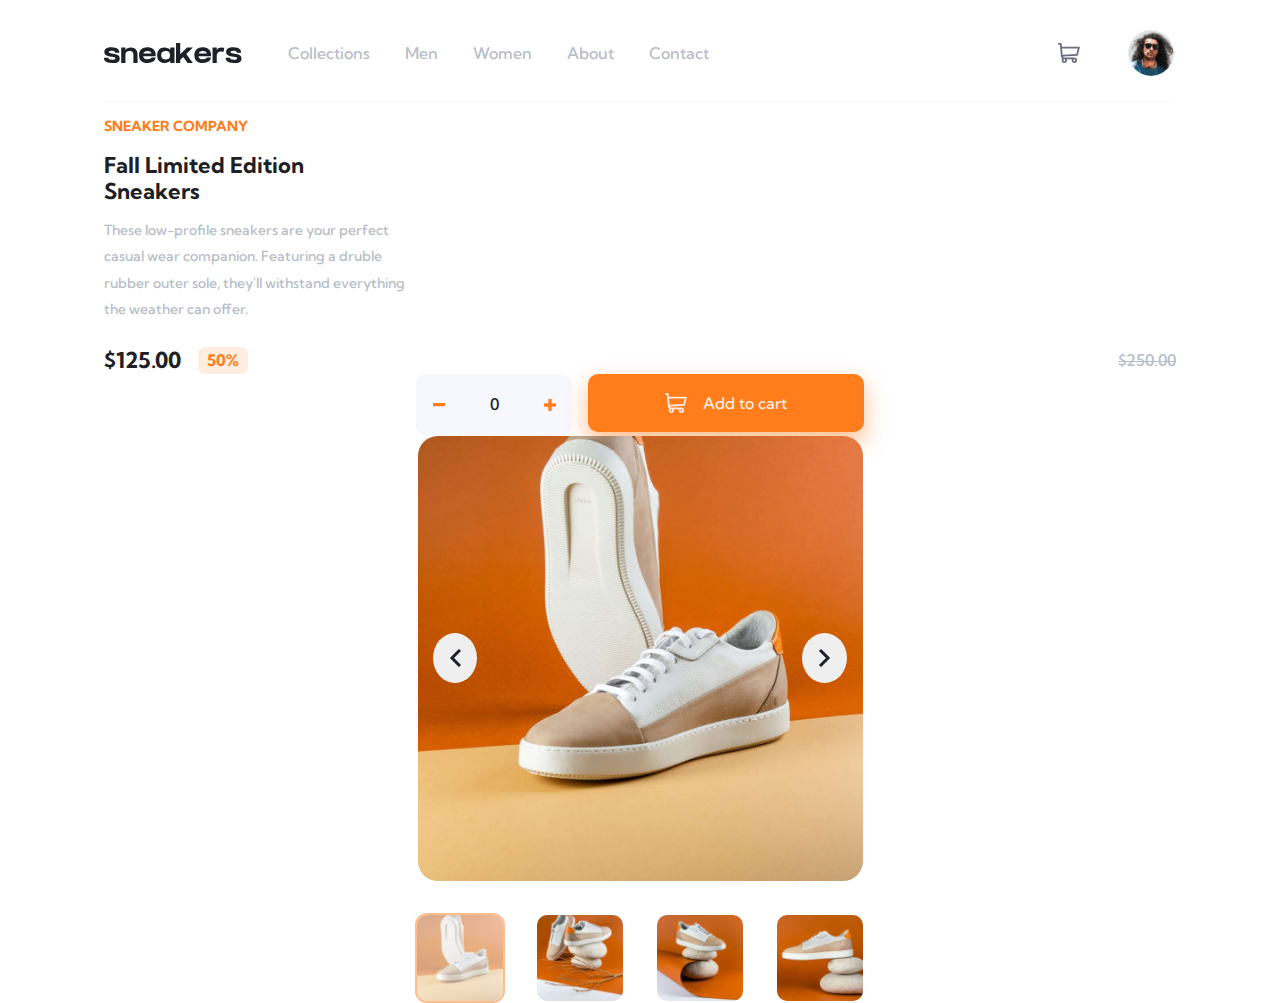
==== ui-kit.html @ dbfa0809 "Add carousel-product styles and functionaly" ====
<!DOCTYPE html>
<html lang="en">
<head>
  <meta charset="UTF-8">
  <meta http-equiv="X-UA-Compatible" content="IE=edge">
  <meta name="viewport" content="width=device-width, initial-scale=1.0">
  <title>SNEAKERS E-COMMERCE</title>

  <!-- Stylesheets -->
  <link rel="stylesheet" href="css/normalize.css">
  <link rel="stylesheet" href="css/main.css">
</head>
<body>
  <!-- UI KIT -->
  
  <!-- HEADER -->
  <header class="header">
    <div class="header__container container">
      <!-- BURGER -->
      <div class="header__left">
        <div class="header__burger burger">
          <span class="burger__span"></span>
          <span class="burger__span"></span>
          <span class="burger__span"></span>
        </div>
        <img src="./images/logo.svg" alt="Sneakers" class="header__img header__img-logo" width="138" height="20">
        <!-- NAVBAR -->
        <nav class="nav">
          <ul class="nav__list" role="list">
            <li class="nav__item" role="listitem">
              <a href="" class="nav__link">Collections</a>
            </li>
            <li class="nav__item" role="listitem">
              <a href="" class="nav__link">Men</a>
            </li>
            <li class="nav__item" role="listitem">
              <a href="" class="nav__link">Women</a>
            </li>
            <li class="nav__item" role="listitem">
              <a href="" class="nav__link">About</a>
            </li>
            <li class="nav__item" role="listitem">
              <a href="" class="nav__link">Contact</a>
            </li>
          </ul>
        </nav>
      </div>
      <div class="header__right">
        <img src="./images/icon-basket.svg" alt="Basket" class="header__img header__img-basket" width="22" height="20">
        <picture>
          <source media="(min-width: 768px)" srcset="./images/image-avatar.png" width="50" height="50">
          <img src="./images/image-avatar.png" alt="Avatar img" class="header__img header__img-avatar" width="25" height="25">
        </picture>
      </div>
    </div>
  </header>
  <!-- INFO-PRODUCT -->
  <div class="container">
    <div class="info-product">
      <h3 class="info-product__title">Sneaker Company</h3>
      <h2 class="info-product__heading">Fall Limited Edition <br /> Sneakers</h2>
      <p class="info-product__text">These low-profile sneakers are your perfect casual wear companion. Featuring a druble rubber outer sole, they'll withstand everything the weather can offer.</p>
    </div>
  </div>
  <!-- PRICE-TEXT -->
  <div class="container">
    <div class="price-count">
      <h2 class="price-count__heading">
        $125.00 
        <sapn class="price-count__prsetenge">50%</sapn>
      </h2>
      <p class="price-count__price-old">$250.00</p>
    </div>
  </div>
  <!-- CART-COUNT -->
  <div class="cart-count">
    <div class="cart-count__container container">
      <!-- COUNT -->
      <div class="count-wrapper">
        <button class="count-wrapper__decrement">
          <img src="./images/icon-decrement.svg" alt="Decrement">
        </button>
        <span class="count-wrapper__value">0</span>
        <button class="count-wrapper__increment">
          <img src="./images/icon-increment.svg" alt="Increment">
        </button>
      </div>
  
      <!-- ADD-TO-CART-BUTTON -->
      <button class="basket__cart-button">
        <svg xmlns="http://www.w3.org/2000/svg" width="22" height="20">
          <path fill="currentColor"
            d="M20.925 3.641H3.863L3.61.816A.896.896 0 0 0 2.717 0H.897a.896.896 0 1 0 0 1.792h1l1.031 11.483c.073.828.52 1.726 1.291 2.336C2.83 17.385 4.099 20 6.359 20c1.875 0 3.197-1.87 2.554-3.642h4.905c-.642 1.77.677 3.642 2.555 3.642a2.72 2.72 0 0 0 2.717-2.717 2.72 2.72 0 0 0-2.717-2.717H6.365c-.681 0-1.274-.41-1.53-1.009l14.321-.842a.896.896 0 0 0 .817-.677l1.821-7.283a.897.897 0 0 0-.87-1.114ZM6.358 18.208a.926.926 0 0 1 0-1.85.926.926 0 0 1 0 1.85Zm10.015 0a.926.926 0 0 1 0-1.85.926.926 0 0 1 0 1.85Zm2.021-7.243-13.8.81-.57-6.341h15.753l-1.383 5.53Z" />
        </svg>
        <span class="basket__cart-span">Add to cart</span>
      </button>
    </div>
  </div>
  <!-- CAROUSEL -->
  <div class="carousel-product">
    <div class="carousel-product__container container">
      <div class="carousel-product__img-box">
        <img src="./images/image-product-1.jpg" alt="thumbnail" class="carousel-product__img-item">
        <img src="./images/image-product-2.jpg" alt="thumbnail" class="carousel-product__img-item">
        <img src="./images/image-product-3.jpg" alt="thumbnail" class="carousel-product__img-item">
        <img src="./images/image-product-4.jpg" alt="thumbnail" class="carousel-product__img-item">
        <div class="carousel-product__img-slides">
          <button class="carousel-product__prev">
            <svg xmlns="http://www.w3.org/2000/svg" width="12" height="18">
              <path fill="none" stroke="#1D2026" stroke-width="3" d="M11 1 3 9l8 8" />
            </svg>
          </button>
          <button class="carousel-product__next">
            <svg xmlns="http://www.w3.org/2000/svg" width="13" height="18">
              <path fill="none" stroke="#1D2026" stroke-width="3" d="m2 1 8 8-8 8" />
            </svg>
          </button>
        </div>
      </div>
      <div class="carousel-product__points">
        <span class="carousel-product__point">
          <img src="./images/image-product-1-thumbnail.jpg" alt="sneakers">
        </span>
        <span class="carousel-product__point">
          <img src="./images/image-product-2-thumbnail.jpg" alt="sneakers">
        </span>
        <span class="carousel-product__point">
          <img src="./images/image-product-3-thumbnail.jpg" alt="sneakers">
        </span>
        <span class="carousel-product__point">
          <img src="./images/image-product-4-thumbnail.jpg" alt="sneakers">
        </span>
      </div>
    </div>
  </div>

  <script src="js/main.js"></script>
</body>
</html>
---- css/main.css ----
@font-face {
  font-family: "Kumbh Sans";
  src: url("../fonts/KumbhSans-Bold.woff2") format("woff2"), url("../fonts/KumbhSans-Bold.woff") format("woff");
  font-weight: 700;
  font-style: normal;
  font-display: swap;
}
@font-face {
  font-family: "Kumbh Sans";
  src: url("../fonts/KumbhSans-Medium.woff2") format("woff2"), url("../fonts/KumbhSans-Medium.woff") format("woff");
  font-weight: 400;
  font-style: normal;
  font-display: swap;
}
@font-face {
  font-family: "Kumbh Sans";
  src: url("../fonts/KumbhSans-Bold.woff2") format("woff2"), url("../fonts/KumbhSans-Bold.woff") format("woff");
  font-weight: 700;
  font-style: normal;
  font-display: swap;
}
@font-face {
  font-family: "Kumbh Sans";
  src: url("../fonts/KumbhSans-Medium.woff2") format("woff2"), url("../fonts/KumbhSans-Medium.woff") format("woff");
  font-weight: 400;
  font-style: normal;
  font-display: swap;
}
/*EFFECT*/
/* BREAKPOINT */
/* CUSTOM PROPS */
:root {
  --color-brown: hsl(26, 100%, 55%);
  --color-brown-opacity: hsl(25, 100%, 94%);
  --color-dark: hsl(220, 13%, 13%);
  --color-grey-dark: hsl(219, 9%, 45%);
  --color-grey-darkey: hsl(220, 14%, 75%);
  --color-grey: hsl(223, 64%, 98%);
  --color-light: hsl(25, 100%, 94%);
  /*EFFECT*/
  --transition: all 0.5s ease 0s;
  --color-primary: hsl(26, 100%, 55%);
  --container: 69.5em;
}

/* OUTLINE*/
/*
  Josh's Custom CSS Reset + some modifications
  https://www.joshwcomeau.com/css/custom-css-reset/
*/
html {
  box-sizing: border-box;
}

*, *::before, *::after {
  box-sizing: inherit;
}

html:focus-within {
  scroll-behavior: smooth;
}

html, body {
  height: 100%;
}

* {
  margin: 0;
}

body {
  line-height: 1.5;
  -webkit-font-smoothing: antialiased;
}

ul[role=list],
ol[role=list] {
  list-style: none;
}

a:not([class]) {
  text-decoration-skip-ink: auto;
}

img, picture, video, canvas, svg {
  display: block;
  max-width: 100%;
}

input, button, textarea, select {
  font: inherit;
}

p, h1, h2, h3, h4, h5, h6 {
  overflow-wrap: break-word;
}

#root, #__next {
  isolation: isolate;
}

@media (prefers-reduced-motion: reduce) {
  *,
  *::before,
  *::after {
    animation-duration: 0.01ms !important;
    animation-iteration-count: 1 !important;
    transition-duration: 0.01ms !important;
    scroll-behavior: auto !important;
  }
}
/* GLOBAL */
body {
  display: flex;
  flex-direction: column;
  padding: 0;
  margin: 0;
  font-family: "Kumbh Sans", sans-serif;
  font-size: 16px;
  font-weight: 400;
  line-height: 166.667%;
  color: rgba(29, 32, 37, 0.5);
  overflow-x: hidden;
}

body.body-active {
  overflow: hidden;
}
body.body-active::after {
  content: "";
  position: absolute;
  z-index: 1;
  width: 100vw;
  height: 100%;
  left: 0;
  top: 0;
  background-color: rgba(29, 32, 37, 0.5);
}

img {
  height: auto;
}

a {
  color: var(--color-grey-darkey);
  transition: var(--transition);
  text-decoration: none;
}
a:hover {
  color: var(--color-grey-dark);
  text-decoration: none;
}
a:active {
  opacity: 0.6;
}

*:focus {
  outline: 2px dashed hsl(26, 100%, 55%);
  outline-offset: 3px;
}

/* AUTOFILL-STYLES */
input:-webkit-autofill,
input:-webkit-autofill:hover,
input:-webkit-autofill:focus,
textarea:-webkit-autofill,
textarea:-webkit-autofill:hover,
textarea:-webkit-autofill:focus,
select:-webkit-autofill,
select:-webkit-autofill:hover,
select:-webkit-autofill:focus {
  border-color: var(--color-boder);
  -webkit-text-fill-color: inherit;
  -webkit-box-shadow: 0 0 0px 1000px #fff inset;
}

/* PLACEHOLDER-STYLES */
::-webkit-input-placeholder,
::-moz-placeholder,
:-ms-input-placeholder,
:-moz-placeholder {
  color: rgba(52, 49, 61, 0.5);
  opacity: 1;
}

/* CONTAINER */
.container {
  width: 100%;
  max-width: var(--container);
  padding-left: var(--container-padding);
  padding-right: var(--container-padding);
  margin-left: auto;
  margin-right: auto;
}

/*640*/
@media only screen and (min-width: 40em) {
  :root {
    --container-padding: 20px;
  }
}
@media only screen and (max-width: 40em) {
  :root {
    --container-padding: 24px;
  }
}
.header {
  padding-top: 20px;
  padding-bottom: 27px;
}
@media only screen and (min-width: 48.5em) {
  .header {
    padding-top: 28px;
    padding-bottom: 35px;
  }
}

.header__container {
  display: flex;
  justify-content: space-between;
  align-items: center;
  position: relative;
}
@media only screen and (min-width: 48.5em) {
  .header__container::after {
    content: "";
    position: absolute;
    bottom: -25px;
    width: 96%;
    height: 1px;
    background-color: var(--color-grey);
  }
}

.header__img img {
  width: 100%;
  height: 100%;
  object-fit: cover;
}
.header__img-logo {
  margin-left: 22px;
  margin-right: 22px;
}
@media only screen and (min-width: 48.5em) {
  .header__img-logo {
    margin-left: 0;
    margin-right: 46px;
  }
}
@media only screen and (min-width: 48.5em) {
  .header__img-logo {
    width: 138px;
    height: 20px;
    cursor: pointer;
  }
  .header__img-basket {
    width: 22px;
    height: 20px;
    cursor: pointer;
  }
  .header__img-avatar {
    width: 50px;
    height: 50px;
    cursor: pointer;
    transition: var(--transition);
    border-radius: 50%;
    border: 2px solid transparent;
  }
  .header__img-avatar:hover {
    border: 2px solid rgba(255, 125, 26, 0.5);
  }
}

.header__left {
  position: relative;
}

.header__right,
.header__left {
  display: flex;
  align-items: center;
}

.header__right > *:not(:last-child) {
  margin-right: 22px;
}
@media only screen and (min-width: 48.5em) {
  .header__right > *:not(:last-child) {
    margin-right: 46px;
  }
}

@media only screen and (max-width: 768px) {
  .nav {
    position: fixed;
    z-index: 5;
    left: -100%;
    top: 0;
    transition: var(--transition);
  }
}

.nav.nav-active {
  left: 0;
  width: 65%;
  height: 100%;
  background-color: #fff;
  padding-top: 96px;
  padding-left: 18px;
}

.nav__list {
  list-style: none;
  padding-left: 0;
  visibility: hidden;
  transition: var(--transition);
}
@media only screen and (min-width: 768px) {
  .nav__list {
    display: flex;
    justify-content: center;
    align-items: center;
    visibility: visible;
  }
}
.nav__list > *:not(:last-child) {
  margin-right: 17px;
}
@media only screen and (min-width: 62em) {
  .nav__list > *:not(:last-child) {
    margin-right: 35px;
  }
}

.nav.nav-active .nav__list {
  display: flex;
  justify-content: stretch;
  flex-direction: column;
  align-items: start;
  background-color: transparent;
  visibility: visible;
}
.nav.nav-active .nav__list > *:not(:last-child) {
  margin-right: 0;
  margin-bottom: 35px;
}

.nav.nav-active .nav__link {
  color: var(--color-dark);
  font-weight: 700;
}

.burger {
  display: flex;
  flex-direction: column;
  align-items: center;
  transition: var(--transition);
  cursor: pointer;
}
@media only screen and (min-width: 48.5em) {
  .burger {
    display: none;
  }
}
.burger__span {
  width: 16px;
  height: 3px;
  background-color: var(--color-grey-dark);
  transition: var(--transition);
}
.burger__span:not(:last-child) {
  margin-bottom: 3px;
}

.burger.burger-active {
  z-index: 10;
}
.burger.burger-active .burger__span:nth-child(1) {
  transform: rotate(-45deg) translateY(8px);
}
.burger.burger-active .burger__span:nth-child(2) {
  transform: scale(0);
}
.burger.burger-active .burger__span:nth-child(3) {
  transform: rotate(45deg) translateY(-8px);
}

.carousel-product__container {
  display: flex;
  align-items: center;
  justify-content: center;
  flex-direction: column;
}
.carousel-product__img-box {
  position: relative;
  max-width: 445px;
  width: 100%;
  height: 445px;
  display: flex;
  justify-content: center;
  align-items: center;
  overflow: hidden;
}
.carousel-product__img-box:not(:last-child) {
  margin-bottom: 32px;
}
.carousel-product__img-box img {
  width: 100%;
  height: 100%;
  object-fit: contain;
  border-radius: 20px;
}
.carousel-product__img-item {
  transition: var(--transition);
  position: absolute;
  width: 100%;
  height: 100%;
}
.carousel-product__img-slides {
  width: 93%;
  height: 100%;
  position: absolute;
  display: flex;
  justify-content: space-between;
  align-items: center;
  opacity: 1;
  transition: var(--transition);
}
.carousel-product__img-slides:hover {
  opacity: 1;
}
.carousel-product__img-slides button {
  padding: 16px;
  border-radius: 50%;
  border: none;
  cursor: pointer;
}
.carousel-product__points {
  display: flex;
  justify-content: center;
  align-items: center;
}
.carousel-product__points > *:not(:last-child) {
  margin-right: 30px;
}
.carousel-product__point {
  max-width: 90px;
  border: 2px solid transparent;
  border-radius: 12px;
  transition: var(--transition);
}
.carousel-product__point:hover {
  border: 2px solid var(--color-brown);
}
.carousel-product__point img {
  width: 100%;
  height: 100%;
  border-radius: 10px;
  transition: var(--transition);
  cursor: pointer;
}
.carousel-product__point img:hover {
  opacity: 0.5;
}

.carousel-product__point-active {
  border: 2px solid var(--color-brown);
  opacity: 0.5;
}

.basket__cart-button {
  background-color: var(--color-brown);
  border: none;
  border-radius: 10px;
  padding: 20px 74px;
  color: var(--color-light);
  display: flex;
  justify-content: center;
  align-items: center;
  cursor: pointer;
  box-shadow: 0px 10px 22px 0px rgba(255, 125, 26, 0.5);
  transition: var(--transition);
}
.basket__cart-button:hover {
  background-color: rgba(255, 125, 26, 0.5);
}
.basket__cart-button > *:not(:last-child) {
  margin-right: 16px;
}
@media only screen and (min-width: 48.5em) {
  .basket__cart-button {
    padding: 16px 77px;
  }
}

.count-wrapper {
  max-width: 277.08px;
  width: 100%;
  display: flex;
  justify-content: center;
  align-items: center;
  padding: 3px 23px;
  background-color: var(--color-grey);
  border-radius: 10px;
}
@media only screen and (min-width: 48.5em) {
  .count-wrapper {
    max-width: 156px;
    padding: 3px 16px;
  }
}
.count-wrapper > *:not(:last-child) {
  margin-right: 70px;
}
@media only screen and (min-width: 48.5em) {
  .count-wrapper > *:not(:last-child) {
    margin-right: 30px;
  }
}
.count-wrapper__decrement {
  border: none;
  padding: 22px 15px;
  background-color: transparent;
  cursor: pointer;
}
.count-wrapper__decrement img {
  max-width: 12px;
}
.count-wrapper__increment {
  border: none;
  padding: 22px 15px;
  background-color: transparent;
  cursor: pointer;
}
.count-wrapper__increment img {
  max-width: 12px;
}
.count-wrapper__value {
  color: var(--color-dark);
}

.price-count {
  display: flex;
  justify-content: space-between;
  align-items: center;
}
.price-count__heading {
  font-weight: 700;
  font-size: 22px;
  color: var(--color-dark);
  display: flex;
  align-items: center;
}
.price-count__prsetenge {
  margin-left: 17px;
  display: inline-block;
  font-size: 16px;
  padding: 0px 9px;
  border-radius: 7px;
  background-color: var(--color-light);
  color: var(--color-brown);
}
.price-count__price-old {
  font-weight: 400;
  font-size: 16px;
  color: var(--color-grey-darkey);
  position: relative;
}
.price-count__price-old::after {
  content: "";
  position: absolute;
  width: 100%;
  height: 1px;
  bottom: 12px;
  left: 0;
  background-color: var(--color-grey-darkey);
}

.info-product {
  display: flex;
  justify-content: center;
  align-items: flex-start;
  flex-direction: column;
}
.info-product > *:not(:last-child) {
  margin-bottom: 12px;
}
@media only screen and (min-width: 48.5em) {
  .info-product {
    margin-bottom: 24px;
  }
}
.info-product__title {
  font-weight: 700;
  font-size: 14px;
  text-transform: uppercase;
  color: var(--color-brown);
}
.info-product__heading {
  font-weight: 700;
  font-size: 22px;
  color: var(--color-dark);
}
.info-product__text {
  max-width: 308px;
  font-weight: 400;
  font-size: 14px;
  color: var(--color-grey-darkey);
}

.cart-count__container {
  display: flex;
  justify-content: center;
  align-items: flex-start;
  flex-direction: column;
}
.cart-count__container > *:not(:last-child) {
  margin-bottom: 16px;
}
@media only screen and (min-width: 48.5em) {
  .cart-count__container {
    flex-direction: row;
  }
  .cart-count__container > *:not(:last-child) {
    margin-bottom: 0;
    margin-right: 16px;
  }
}

/*# sourceMappingURL=main.css.map */
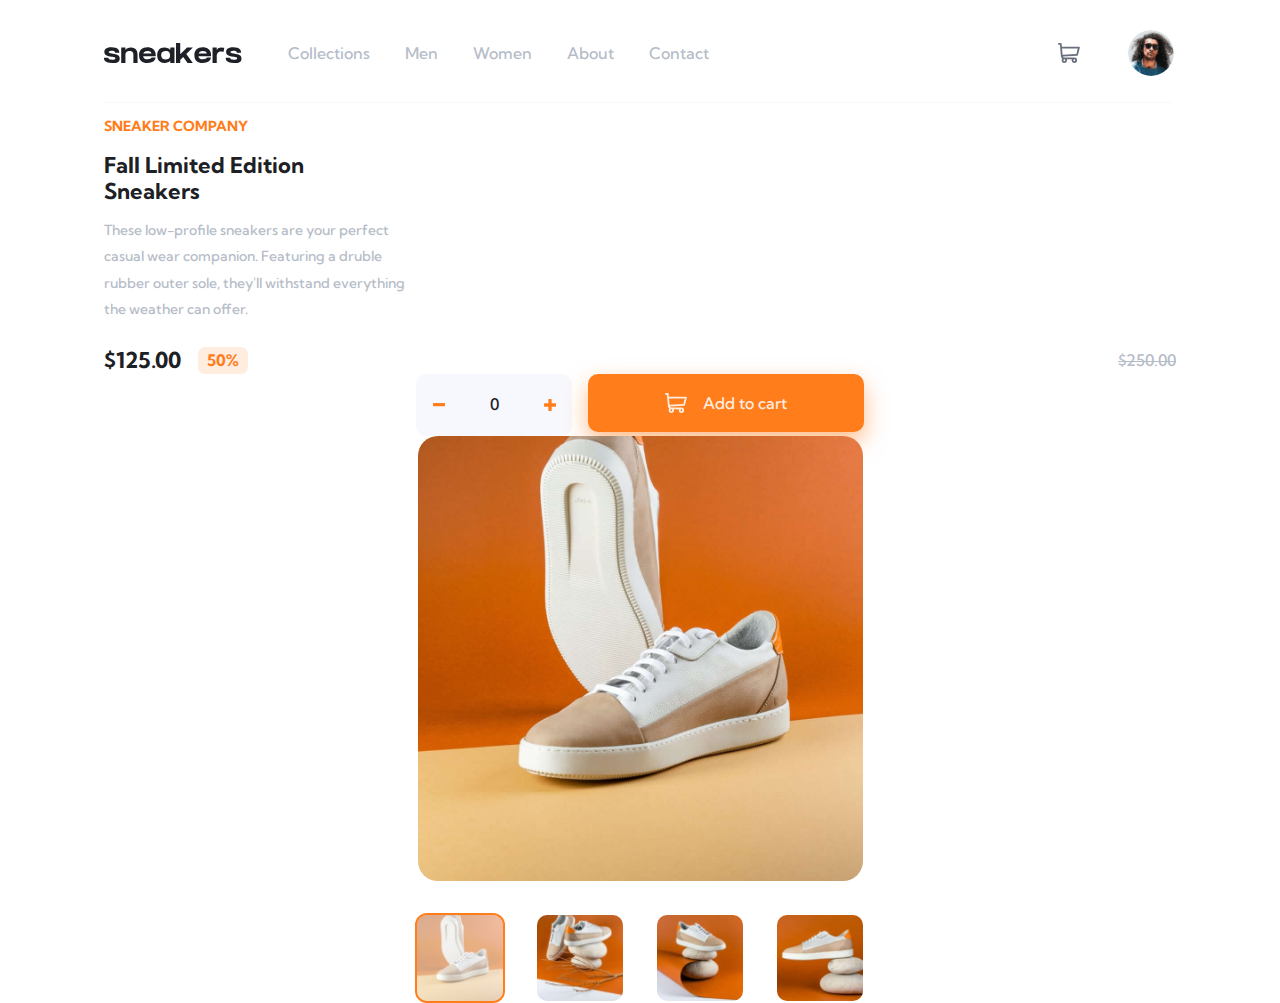
==== commit 8a78fdfe: "updated img svg" ====
--- a/ui-kit.html
+++ b/ui-kit.html
@@ -106,14 +106,10 @@
         <img src="./images/image-product-4.jpg" alt="thumbnail" class="carousel-product__img-item">
         <div class="carousel-product__img-slides">
           <button class="carousel-product__prev">
-            <svg xmlns="http://www.w3.org/2000/svg" width="12" height="18">
-              <path fill="none" stroke="#1D2026" stroke-width="3" d="M11 1 3 9l8 8" />
-            </svg>
+            <img src="./images/icon-previous.svg" alt="Prev">
           </button>
           <button class="carousel-product__next">
-            <svg xmlns="http://www.w3.org/2000/svg" width="13" height="18">
-              <path fill="none" stroke="#1D2026" stroke-width="3" d="m2 1 8 8-8 8" />
-            </svg>
+            <img src="./images/icon-next.svg" alt="Next">
           </button>
         </div>
       </div>
--- a/css/main.css
+++ b/css/main.css
@@ -394,7 +394,7 @@
 .carousel-product__img-box {
   position: relative;
   max-width: 445px;
-  width: 100%;
+  width: 118%;
   height: 445px;
   display: flex;
   justify-content: center;
@@ -417,31 +417,48 @@
   height: 100%;
 }
 .carousel-product__img-slides {
-  width: 93%;
-  height: 100%;
+  opacity: 1;
+  width: 92%;
+  height: 90%;
   position: absolute;
   display: flex;
   justify-content: space-between;
   align-items: center;
-  opacity: 1;
-  transition: var(--transition);
-}
-.carousel-product__img-slides:hover {
-  opacity: 1;
+}
+@media only screen and (min-width: 62em) {
+  .carousel-product__img-slides {
+    width: 93%;
+    height: 100%;
+    opacity: 0;
+    transition: var(--transition);
+  }
+  .carousel-product__img-slides:hover {
+    opacity: 1;
+  }
 }
 .carousel-product__img-slides button {
-  padding: 16px;
+  padding: 8px;
   border-radius: 50%;
   border: none;
   cursor: pointer;
 }
+@media only screen and (min-width: 62em) {
+  .carousel-product__img-slides button {
+    padding: 16px;
+  }
+}
 .carousel-product__points {
-  display: flex;
-  justify-content: center;
-  align-items: center;
-}
-.carousel-product__points > *:not(:last-child) {
-  margin-right: 30px;
+  display: none;
+}
+@media only screen and (min-width: 62em) {
+  .carousel-product__points {
+    display: flex;
+    justify-content: center;
+    align-items: center;
+  }
+  .carousel-product__points > *:not(:last-child) {
+    margin-right: 30px;
+  }
 }
 .carousel-product__point {
   max-width: 90px;
@@ -465,6 +482,8 @@
 
 .carousel-product__point-active {
   border: 2px solid var(--color-brown);
+}
+.carousel-product__point-active img {
   opacity: 0.5;
 }
 
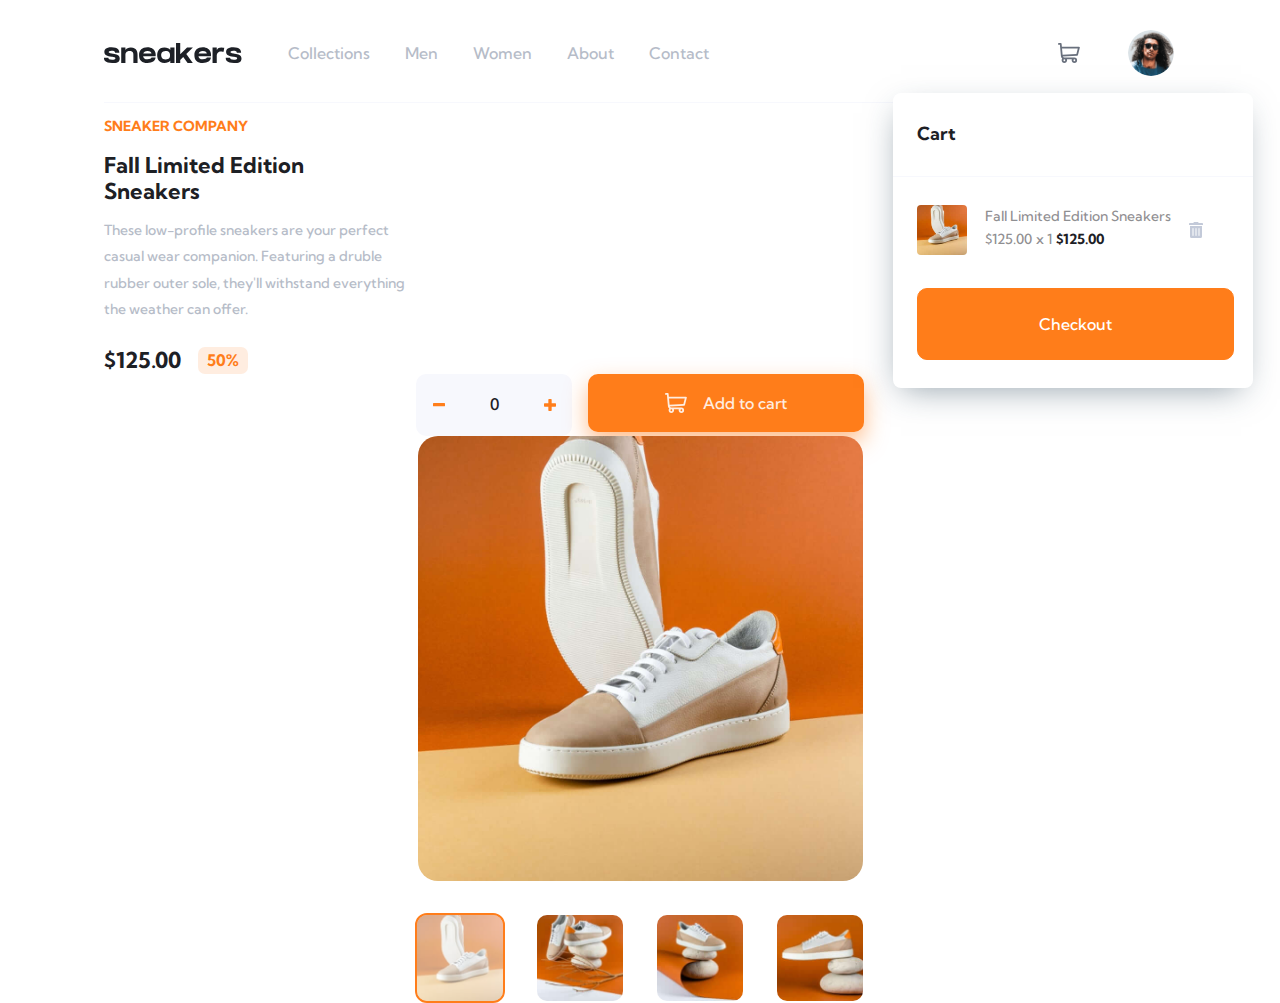
==== commit 84cafa67: "Add sneakers basket in verstka css fineshed 80%" ====
--- a/ui-kit.html
+++ b/ui-kit.html
@@ -46,7 +46,39 @@
         </nav>
       </div>
       <div class="header__right">
-        <img src="./images/icon-basket.svg" alt="Basket" class="header__img header__img-basket" width="22" height="20">
+        <div class="basket-box">
+          <img src="./images/icon-basket.svg" alt="Basket" class="header__img header__img-basket" width="22" height="20">
+          <!-- CARD TO BASKET -->
+          <div class="cart-basket__boxs">
+            <div class="cart-basket__cart">
+              <h2>Cart</h2>
+            </div>
+            <div class="cart-basket__box">
+              <!-- <div class="cart-basket__item">
+                Your cart is empty.
+              </div> -->
+              <div class="cart-basket__sneakers sneakers-basket">
+                <div class="sneakers-basket__box">
+                  <div class="sneakers-basket__img-box">
+                    <img src="./images/image-product-1-thumbnail.jpg" alt="product" class="sneakers-basket__img" width="50" height="50">
+                  </div>
+                  <div class="sneakers-basket__desc">
+                    <h3 class="sneakers-basket__title">Fall Limited Edition Sneakers</h3>
+                    <span class="sneakers-basket__price">$125.00</span>
+                    <span class="sneakers-basket__count">x 1</span>
+                    <span class="sneakers-basket__total">$125.00</span>
+                  </div>
+                  <div class="sneakers-basket__delete-sneaker">
+                    <img src="./images/icon-delete.svg" alt="cart-delete" class="sneakers-basket__delete">
+                  </div>
+                </div>
+                <div class="sneakers-basket__checkout-btn">
+                  <button class="sneakers-basket__checkout" type="button">Checkout</button>
+                </div>
+              </div>
+            </div>
+          </div>
+        </div>
         <picture>
           <source media="(min-width: 768px)" srcset="./images/image-avatar.png" width="50" height="50">
           <img src="./images/image-avatar.png" alt="Avatar img" class="header__img header__img-avatar" width="25" height="25">
@@ -128,7 +160,50 @@
         </span>
       </div>
     </div>
-  </div>
+    <!-- CAROUSEL-PRODUCT-MODAL Tugalanmagan... #bug -->
+    <!-- <div class="carousel-modal">
+      <div class="carousel-modal__closed">
+        <svg width="14" height="15" xmlns="http://www.w3.org/2000/svg">
+          <path
+            d="m11.596.782 2.122 2.122L9.12 7.499l4.597 4.597-2.122 2.122L7 9.62l-4.595 4.597-2.122-2.122L4.878 7.5.282 2.904 2.404.782l4.595 4.596L11.596.782Z"
+            fill="currentColor" fill-rule="evenodd" />
+        </svg>
+      </div>
+      <div class="carousel-product__container container">
+        <div class="carousel-product__img-box">
+          <img src="./images/image-product-1.jpg" alt="thumbnail" class="carousel-product__img-item">
+          <img src="./images/image-product-2.jpg" alt="thumbnail" class="carousel-product__img-item">
+          <img src="./images/image-product-3.jpg" alt="thumbnail" class="carousel-product__img-item">
+          <img src="./images/image-product-4.jpg" alt="thumbnail" class="carousel-product__img-item">
+          <div class="carousel-product__img-slides">
+            <button class="carousel-product__prev">
+              <img src="./images/icon-previous.svg" alt="Prev">
+            </button>
+            <button class="carousel-product__next">
+              <img src="./images/icon-next.svg" alt="Next">
+            </button>
+          </div>
+        </div>
+        <div class="carousel-product__points">
+          <span class="carousel-product__point">
+            <img src="./images/image-product-1-thumbnail.jpg" alt="sneakers">
+          </span>
+          <span class="carousel-product__point">
+            <img src="./images/image-product-2-thumbnail.jpg" alt="sneakers">
+          </span>
+          <span class="carousel-product__point">
+            <img src="./images/image-product-3-thumbnail.jpg" alt="sneakers">
+          </span>
+          <span class="carousel-product__point">
+            <img src="./images/image-product-4-thumbnail.jpg" alt="sneakers">
+          </span>
+        </div>
+      </div>
+    </div> -->
+    
+    
+  </div>
+
 
   <script src="js/main.js"></script>
 </body>
--- a/css/main.css
+++ b/css/main.css
@@ -121,17 +121,20 @@
   line-height: 166.667%;
   color: rgba(29, 32, 37, 0.5);
   overflow-x: hidden;
-}
-
-body.body-active {
-  overflow: hidden;
+  position: relative;
+}
+
+@media only screen and (max-width: 48.5em) {
+  body.body-active {
+    overflow: hidden;
+  }
 }
 body.body-active::after {
   content: "";
   position: absolute;
   z-index: 1;
   width: 100vw;
-  height: 100%;
+  height: 130%;
   left: 0;
   top: 0;
   background-color: rgba(29, 32, 37, 0.5);
@@ -322,6 +325,17 @@
     align-items: center;
     visibility: visible;
   }
+  .nav__list .nav__link:hover {
+    position: relative;
+  }
+  .nav__list .nav__link:hover::before {
+    content: "";
+    position: absolute;
+    width: 100%;
+    height: 4px;
+    top: 56px;
+    background-color: var(--color-brown);
+  }
 }
 .nav__list > *:not(:last-child) {
   margin-right: 17px;
@@ -383,6 +397,69 @@
 }
 .burger.burger-active .burger__span:nth-child(3) {
   transform: rotate(45deg) translateY(-8px);
+}
+
+.basket-box {
+  display: flex;
+  flex-direction: column;
+  align-items: center;
+  gap: 18px;
+  position: relative;
+}
+
+.sneakers-basket {
+  display: flex;
+  justify-content: center;
+  align-items: flex-start;
+  flex-direction: column;
+}
+
+.sneakers-basket__box {
+  display: flex;
+  align-items: center;
+  margin-bottom: 33px;
+}
+.sneakers-basket__box > *:not(:last-child) {
+  margin-right: 18px;
+}
+
+.sneakers-basket__img {
+  width: 50px;
+  height: 50px;
+  border-radius: 4px;
+  object-fit: contain;
+}
+
+.sneakers-basket__desc {
+  max-width: 213px;
+}
+
+.sneakers-basket__title,
+.sneakers-basket__price,
+.sneakers-basket__count {
+  font-size: 14px;
+  font-weight: 500;
+  line-height: 120%;
+}
+
+.sneakers-basket__total {
+  font-size: 14px;
+  font-weight: 700;
+  line-height: 120%;
+  color: var(--color-dark);
+}
+
+.sneakers-basket__delete {
+  cursor: pointer;
+}
+
+.sneakers-basket__checkout {
+  padding: 22px 121px;
+  border: 1px solid var(--color-brown);
+  border-radius: 10px;
+  color: #fff;
+  background-color: var(--color-brown);
+  cursor: pointer;
 }
 
 .carousel-product__container {
@@ -437,7 +514,7 @@
   }
 }
 .carousel-product__img-slides button {
-  padding: 8px;
+  padding: 8px 10px;
   border-radius: 50%;
   border: none;
   cursor: pointer;
@@ -485,6 +562,29 @@
 }
 .carousel-product__point-active img {
   opacity: 0.5;
+}
+
+.carousel-modal {
+  display: flex;
+  justify-content: center;
+  align-items: flex-end;
+  flex-direction: column;
+  position: absolute;
+  z-index: 5;
+  top: 20%;
+  left: 50%;
+  transform: translateX(-50%);
+}
+
+.carousel-modal__closed {
+  padding-right: 24px;
+  margin-bottom: 24px;
+  transition: var(--transition);
+  color: var(--color-light);
+  cursor: pointer;
+}
+.carousel-modal__closed:hover {
+  color: var(--color-brown);
 }
 
 .basket__cart-button {
@@ -510,6 +610,48 @@
   .basket__cart-button {
     padding: 16px 77px;
   }
+}
+
+.cart-basket__boxs {
+  position: absolute;
+  width: 360px;
+  min-height: 256px;
+  top: 50px;
+  left: -165px;
+  z-index: 3;
+  background-color: #fff;
+  -webkit-box-shadow: -2px 10px 32px -10px rgba(34, 60, 80, 0.51);
+  -moz-box-shadow: -2px 10px 32px -10px rgba(34, 60, 80, 0.51);
+  box-shadow: -2px 10px 32px -10px rgba(34, 60, 80, 0.51);
+  display: flex;
+  flex-direction: column;
+  align-items: flex-start;
+  border-radius: 8px;
+}
+
+.cart-basket__cart {
+  width: 100%;
+  padding: 28px 0 28px 24px;
+  font-size: 12px;
+  font-weight: 700;
+  color: var(--color-dark);
+  border-bottom: 1px solid var(--color-grey);
+}
+
+.cart-basket__box {
+  width: 100%;
+  height: 100%;
+  padding: 28px 24px;
+}
+
+.cart-basket__item {
+  display: flex;
+  justify-content: center;
+  align-items: center;
+  transform: translateY(40px);
+  font-size: 14px;
+  font-weight: 700;
+  color: var(--color-grey-dark);
 }
 
 .count-wrapper {
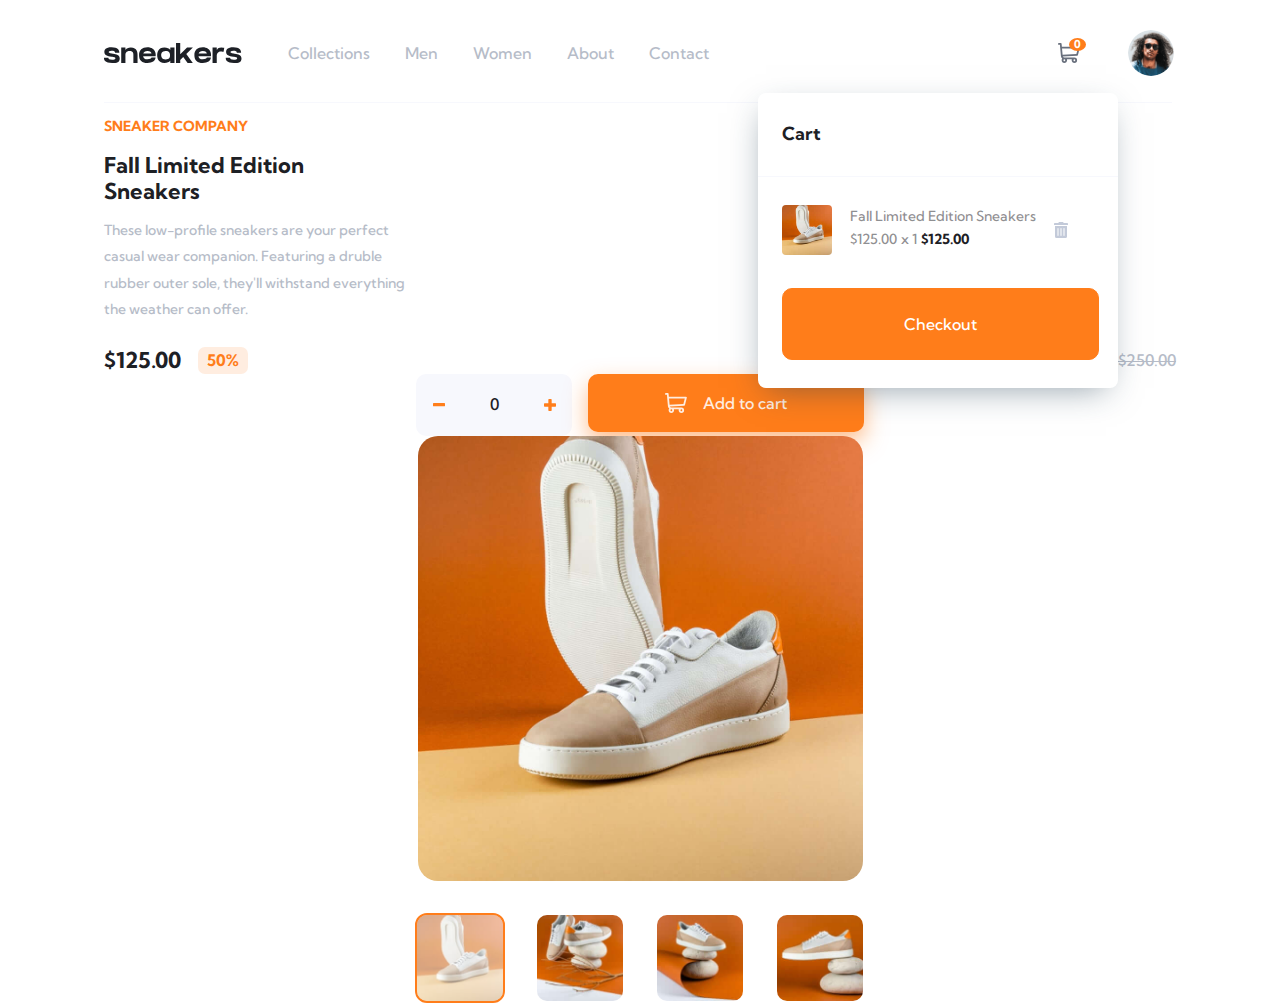
==== commit 36193d1a: "Add quantity basket and style" ====
--- a/ui-kit.html
+++ b/ui-kit.html
@@ -47,7 +47,10 @@
       </div>
       <div class="header__right">
         <div class="basket-box">
-          <img src="./images/icon-basket.svg" alt="Basket" class="header__img header__img-basket" width="22" height="20">
+          <div class="header__img-box">
+            <img src="./images/icon-basket.svg" alt="Basket" class="header__img header__img-basket" width="22" height="20">
+            <span class="header__quantity">0</span>
+          </div>
           <!-- CARD TO BASKET -->
           <div class="cart-basket__boxs">
             <div class="cart-basket__cart">
--- a/css/main.css
+++ b/css/main.css
@@ -235,6 +235,10 @@
   }
 }
 
+.header__img-box {
+  display: flex;
+  position: relative;
+}
 .header__img img {
   width: 100%;
   height: 100%;
@@ -274,6 +278,23 @@
   }
 }
 
+.header__quantity {
+  width: 17px;
+  height: 13px;
+  position: absolute;
+  top: -5px;
+  right: -6px;
+  border-radius: 50%;
+  background-color: var(--color-brown);
+  color: #fff;
+  font-size: 11px;
+  font-weight: 700;
+  display: flex;
+  align-items: center;
+  justify-content: center;
+  cursor: pointer;
+}
+
 .header__left {
   position: relative;
 }
@@ -461,6 +482,11 @@
   background-color: var(--color-brown);
   cursor: pointer;
 }
+@media only screen and (max-width: 475px) {
+  .sneakers-basket__checkout {
+    padding: 22px 90px;
+  }
+}
 
 .carousel-product__container {
   display: flex;
@@ -617,7 +643,7 @@
   width: 360px;
   min-height: 256px;
   top: 50px;
-  left: -165px;
+  left: -300px;
   z-index: 3;
   background-color: #fff;
   -webkit-box-shadow: -2px 10px 32px -10px rgba(34, 60, 80, 0.51);
@@ -627,6 +653,12 @@
   flex-direction: column;
   align-items: flex-start;
   border-radius: 8px;
+}
+@media only screen and (max-width: 475px) {
+  .cart-basket__boxs {
+    max-width: 300px;
+    left: -215px;
+  }
 }
 
 .cart-basket__cart {
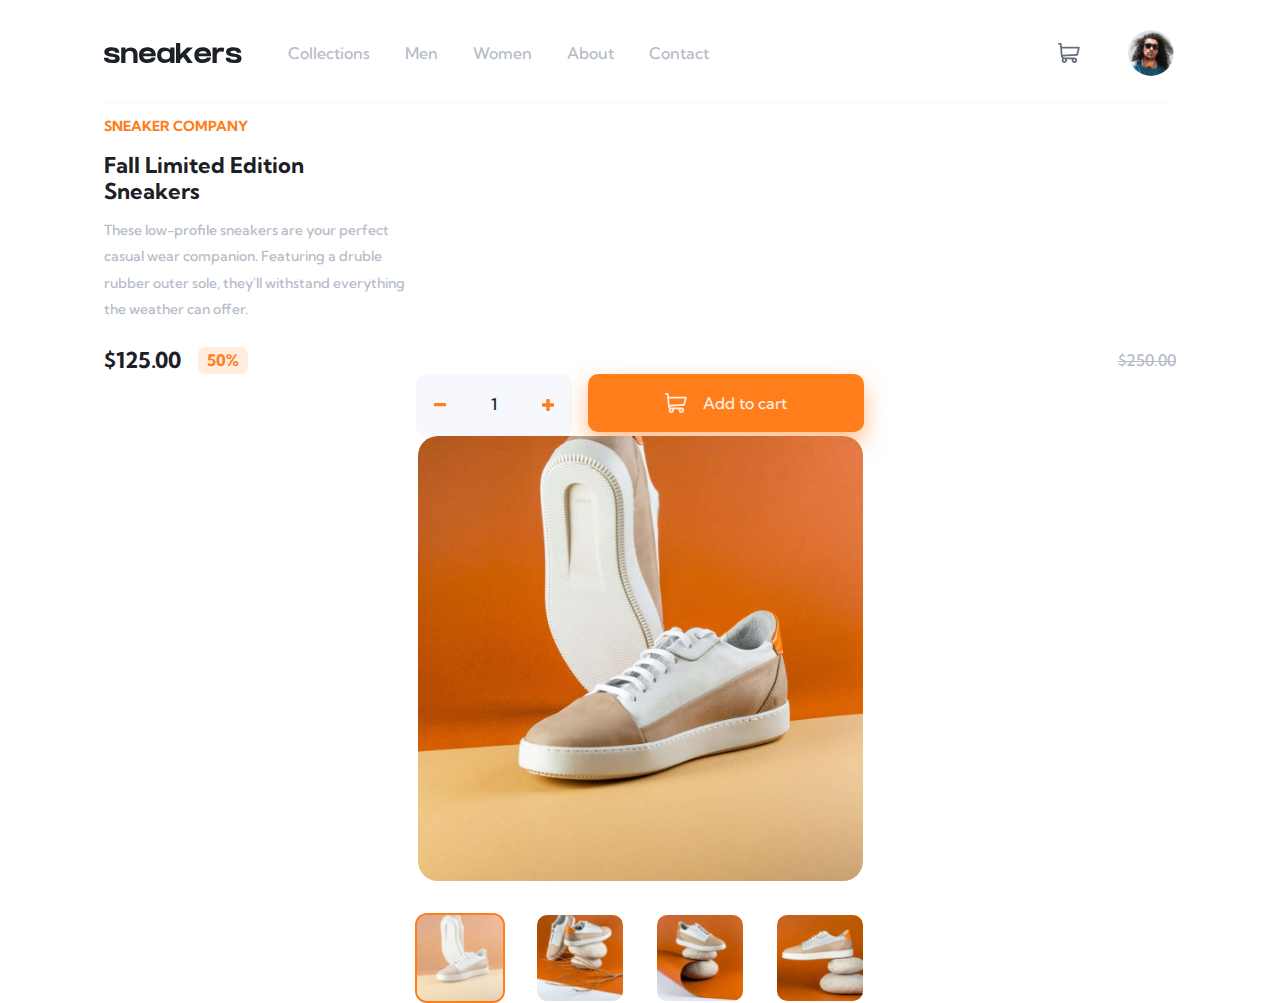
==== commit 700fcea1: "Add basket logic in js" ====
--- a/ui-kit.html
+++ b/ui-kit.html
@@ -49,7 +49,6 @@
         <div class="basket-box">
           <div class="header__img-box">
             <img src="./images/icon-basket.svg" alt="Basket" class="header__img header__img-basket" width="22" height="20">
-            <span class="header__quantity">0</span>
           </div>
           <!-- CARD TO BASKET -->
           <div class="cart-basket__boxs">
@@ -57,27 +56,8 @@
               <h2>Cart</h2>
             </div>
             <div class="cart-basket__box">
-              <!-- <div class="cart-basket__item">
+              <div class="cart-basket__item">
                 Your cart is empty.
-              </div> -->
-              <div class="cart-basket__sneakers sneakers-basket">
-                <div class="sneakers-basket__box">
-                  <div class="sneakers-basket__img-box">
-                    <img src="./images/image-product-1-thumbnail.jpg" alt="product" class="sneakers-basket__img" width="50" height="50">
-                  </div>
-                  <div class="sneakers-basket__desc">
-                    <h3 class="sneakers-basket__title">Fall Limited Edition Sneakers</h3>
-                    <span class="sneakers-basket__price">$125.00</span>
-                    <span class="sneakers-basket__count">x 1</span>
-                    <span class="sneakers-basket__total">$125.00</span>
-                  </div>
-                  <div class="sneakers-basket__delete-sneaker">
-                    <img src="./images/icon-delete.svg" alt="cart-delete" class="sneakers-basket__delete">
-                  </div>
-                </div>
-                <div class="sneakers-basket__checkout-btn">
-                  <button class="sneakers-basket__checkout" type="button">Checkout</button>
-                </div>
               </div>
             </div>
           </div>
@@ -115,7 +95,7 @@
         <button class="count-wrapper__decrement">
           <img src="./images/icon-decrement.svg" alt="Decrement">
         </button>
-        <span class="count-wrapper__value">0</span>
+        <span class="count-wrapper__value">1</span>
         <button class="count-wrapper__increment">
           <img src="./images/icon-increment.svg" alt="Increment">
         </button>
--- a/css/main.css
+++ b/css/main.css
@@ -235,6 +235,10 @@
   }
 }
 
+.header__img-basket {
+  cursor: pointer;
+}
+
 .header__img-box {
   display: flex;
   position: relative;
@@ -649,7 +653,7 @@
   -webkit-box-shadow: -2px 10px 32px -10px rgba(34, 60, 80, 0.51);
   -moz-box-shadow: -2px 10px 32px -10px rgba(34, 60, 80, 0.51);
   box-shadow: -2px 10px 32px -10px rgba(34, 60, 80, 0.51);
-  display: flex;
+  display: none;
   flex-direction: column;
   align-items: flex-start;
   border-radius: 8px;
@@ -684,6 +688,10 @@
   font-size: 14px;
   font-weight: 700;
   color: var(--color-grey-dark);
+}
+
+.cart-basket__boxs-active {
+  display: flex;
 }
 
 .count-wrapper {
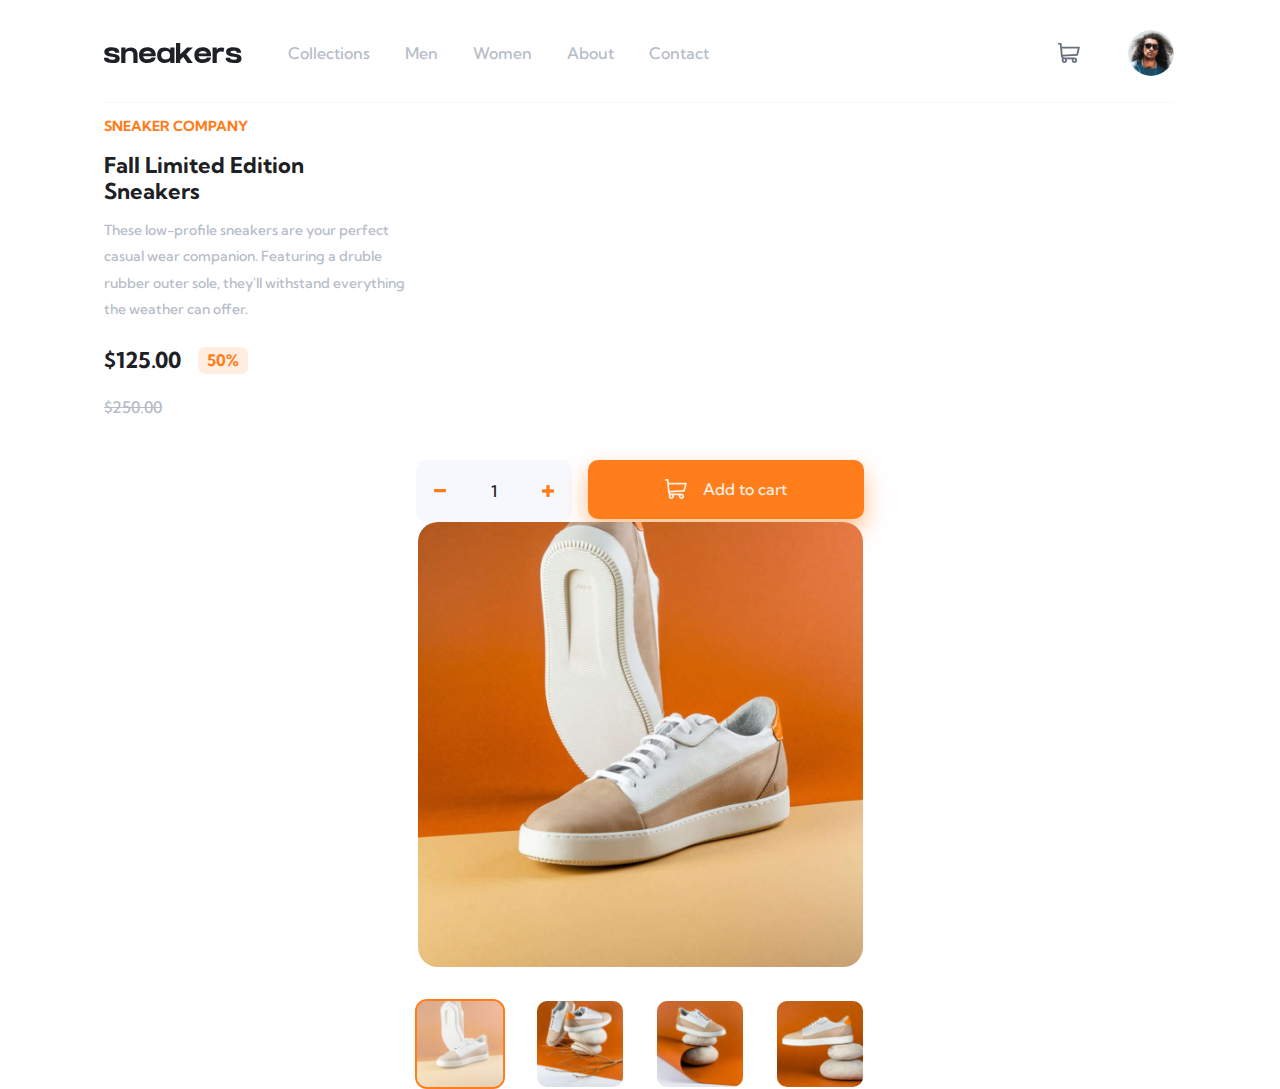
==== commit 681362b5: "Fineshed commit :) Thanks , Add style new updated" ====
--- a/ui-kit.html
+++ b/ui-kit.html
@@ -111,7 +111,7 @@
       </button>
     </div>
   </div>
-  <!-- CAROUSEL -->
+  <!-- CAROUSEL-PRODUCT -->
   <div class="carousel-product">
     <div class="carousel-product__container container">
       <div class="carousel-product__img-box">
--- a/css/main.css
+++ b/css/main.css
@@ -318,6 +318,23 @@
   }
 }
 
+.main-content {
+  display: flex;
+  justify-content: center;
+  align-items: center;
+  flex-wrap: wrap;
+  gap: 126px;
+  margin-top: 90px;
+  margin-bottom: 40px;
+}
+@media only screen and (max-width: 992px) {
+  .main-content {
+    gap: 25px;
+    margin-top: 20px;
+    margin-bottom: 0px;
+  }
+}
+
 @media only screen and (max-width: 768px) {
   .nav {
     position: fixed;
@@ -492,6 +509,11 @@
   }
 }
 
+@media only screen and (max-width: 992px) {
+  .carousel-product {
+    width: 100%;
+  }
+}
 .carousel-product__container {
   display: flex;
   align-items: center;
@@ -514,8 +536,12 @@
 .carousel-product__img-box img {
   width: 100%;
   height: 100%;
-  object-fit: contain;
-  border-radius: 20px;
+  object-fit: cover;
+}
+@media only screen and (min-width: 455px) {
+  .carousel-product__img-box img {
+    border-radius: 20px;
+  }
 }
 .carousel-product__img-item {
   transition: var(--transition);
@@ -742,8 +768,9 @@
 
 .price-count {
   display: flex;
-  justify-content: space-between;
-  align-items: center;
+  flex-direction: column;
+  align-items: flex-start;
+  gap: 20px;
 }
 .price-count__heading {
   font-weight: 700;
@@ -809,6 +836,9 @@
   color: var(--color-grey-darkey);
 }
 
+.cart-count {
+  margin-top: 40px;
+}
 .cart-count__container {
   display: flex;
   justify-content: center;
